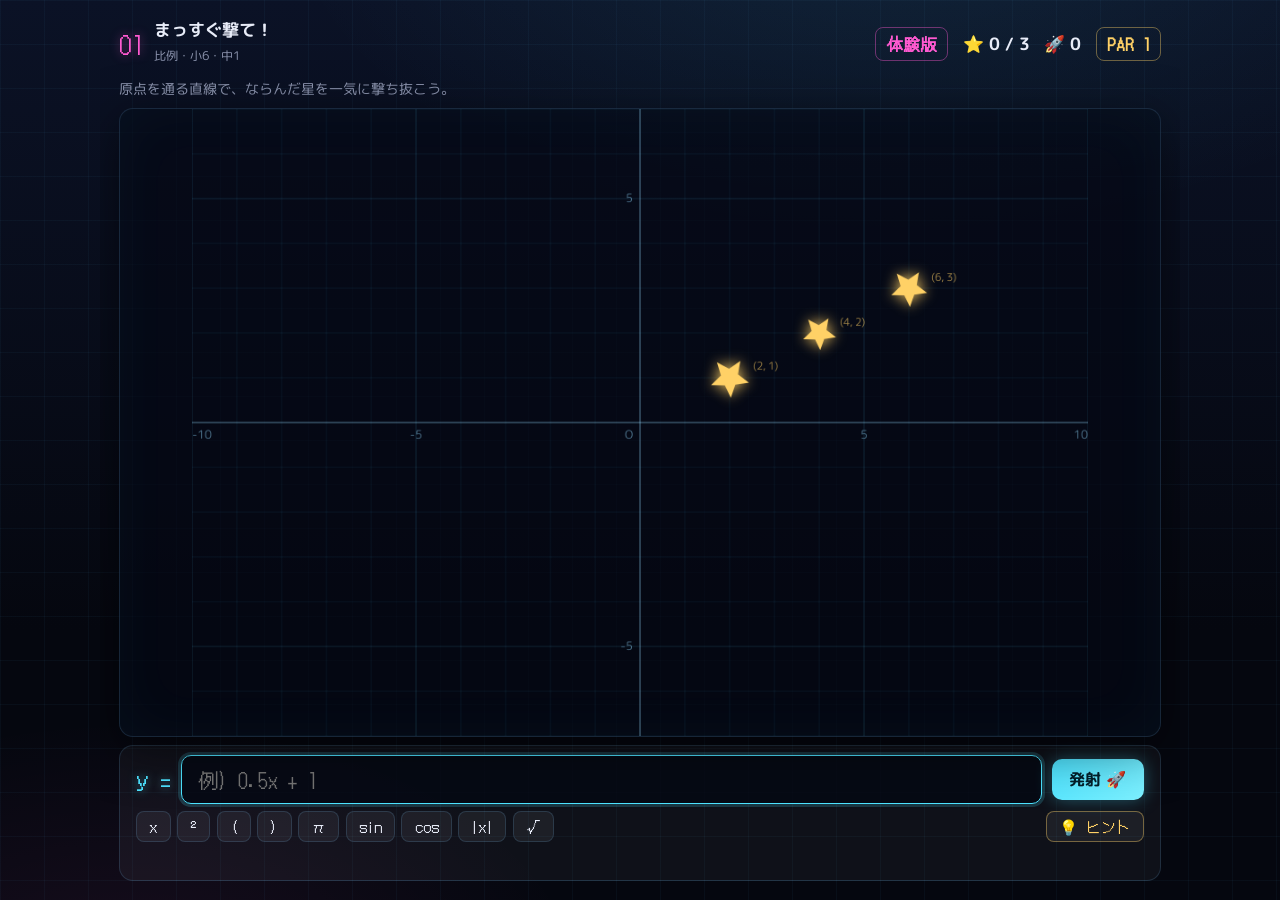
==== demo/index.html @ 57c8deb5 "feat: ステージ1のみの軽量体験版を demo/ に追加 タイトル/セレクトを飛ばして直接ステージ1のプレイ画面から始まる体験版。 エディタ・BGM・他ステージを除いた軽量構成。/graph-sh" ====
<!DOCTYPE html>
<html lang="ja">
<head>
  <meta charset="UTF-8">
  <meta name="viewport" content="width=device-width, initial-scale=1.0">
  <title>グラフシューター — 関数で、撃ち抜け。</title>
  <meta name="description" content="関数のグラフを弾道にして星を撃ち抜く学習ゲーム。比例から三角関数まで、式とグラフの対応を体で覚える。">
  <link rel="preconnect" href="https://fonts.googleapis.com">
  <link rel="preconnect" href="https://fonts.gstatic.com" crossorigin>
  <link href="https://fonts.googleapis.com/css2?family=DotGothic16&family=M+PLUS+Rounded+1c:wght@400;700&display=swap" rel="stylesheet">
  <link rel="stylesheet" href="css/style.css">
  <style>
    /* 体験版：ステージ1のみ。遷移先の無いナビゲーションは隠す */
    #btn-to-select, #btn-next { display: none; }
    .demo-badge {
      color: var(--magenta);
      border: 1px solid rgba(255, 90, 209, 0.4);
      border-radius: 8px;
      padding: 0.1em 0.6em;
      font-family: var(--font-display);
    }
  </style>
</head>
<body>

  <!-- 音量コントロール（タイトル・ステージ選択のみで表示。プレイ中は常に非表示＝常に無音） -->
  <div id="audio-control" class="audio-control">
    <button id="btn-mute" class="btn btn-ghost btn-icon" aria-label="音の切り替え">🔊</button>
    <input id="volume-slider" class="volume-slider" type="range" min="0" max="100" value="80" aria-label="音量">
  </div>

  <!-- タイトル -->
  <section id="screen-title" class="screen" aria-labelledby="game-title">
    <div class="title-inner">
      <p class="title-kicker">FUNCTION GRAPH SHOOTING</p>
      <h1 id="game-title" class="game-logo">グラフ<span class="logo-accent">シューター</span></h1>
      <p class="title-tagline">関数で、撃ち抜け。</p>
      <p class="title-desc">
        座標平面に浮かぶ星を、キミの考えた <strong>y = f(x)</strong> のグラフで撃ち抜くパズルシューティング。<br>
        小6の比例から高2の三角関数まで、「式とグラフ」を体で覚えよう。
      </p>
      <button id="btn-start" class="btn btn-primary btn-big">ゲームスタート</button>
      <p class="title-credit">第7回 学力向上アプリコンテスト 応募プロトタイプ</p>
    </div>
    <div class="title-deco" aria-hidden="true">
      <span class="deco-star s1">★</span><span class="deco-star s2">★</span>
      <span class="deco-star s3">★</span><span class="deco-star s4">★</span>
      <span class="deco-formula f1">y = ax + b</span>
      <span class="deco-formula f2">y = sin x</span>
      <span class="deco-formula f3">y = x²</span>
    </div>
  </section>

  <!-- ステージ選択 -->
  <section id="screen-select" class="screen" aria-labelledby="select-heading">
    <header class="select-header">
      <button id="btn-back-title" class="btn btn-ghost">← タイトル</button>
      <h2 id="select-heading">ステージセレクト</h2>
      <p class="select-sub">クリアすると次のステージが解放。PAR以内のクリアでランクS！</p>
    </header>
    <div id="level-list" class="level-list"></div>
  </section>

  <!-- プレイ -->
  <section id="screen-play" class="screen" aria-labelledby="hud-title">
    <header class="hud">
      <button id="btn-back-select" class="btn btn-ghost" hidden>← ステージ</button>
      <div class="hud-name">
        <span id="hud-num" class="hud-num">01</span>
        <div>
          <h2 id="hud-title">タイトル</h2>
          <span id="hud-group" class="hud-group">比例</span>
        </div>
      </div>
      <div class="hud-stats">
        <span class="hud-stat demo-badge">体験版</span>
        <span id="hud-stars" class="hud-stat">⭐ 0 / 3</span>
        <span id="hud-shots" class="hud-stat">🚀 0</span>
        <span id="hud-par" class="hud-stat hud-par">PAR 1</span>
      </div>
    </header>

    <p id="level-desc" class="level-desc"></p>

    <div class="board-wrap">
      <canvas id="board" width="1000" height="700" aria-label="座標平面。星と障害物が配置され、入力した関数のグラフが弾道として描かれる"></canvas>
      <span id="no-preview-badge" class="no-preview" hidden>📡 ノーレーダー戦 — プレビューなし！</span>
    </div>

    <div class="controls">
      <div class="expr-row">
        <label for="expr" class="expr-label">y =</label>
        <input id="expr" type="text" placeholder="例) 0.5x + 1" autocomplete="off" autocapitalize="off" spellcheck="false">
        <button id="btn-fire" class="btn btn-primary">発射 🚀</button>
      </div>
      <div class="chip-row" aria-label="入力補助">
        <button class="chip" data-insert="x">x</button>
        <button class="chip" data-insert="^2">²</button>
        <button class="chip" data-insert="(">(</button>
        <button class="chip" data-insert=")">)</button>
        <button class="chip" data-insert="pi">π</button>
        <button class="chip" data-insert="sin()">sin</button>
        <button class="chip" data-insert="cos()">cos</button>
        <button class="chip" data-insert="abs()">|x|</button>
        <button class="chip" data-insert="sqrt()">√</button>
        <button id="btn-hint" class="chip chip-hint">💡 ヒント</button>
      </div>
      <p id="expr-error" class="expr-error" role="alert"></p>
      <div id="hint-body" class="hint-body" hidden>
        <p id="hint-text"></p>
        <button id="btn-answer" class="btn btn-ghost">答えの例を見る</button>
        <p id="hint-answer" class="hint-answer" hidden></p>
      </div>
    </div>
  </section>

  <!-- クリアモーダル -->
  <dialog id="modal-clear" class="modal">
    <p class="clear-label">STAGE CLEAR!</p>
    <p id="clear-rank" class="clear-rank" data-rank="3">S</p>
    <p id="clear-stars" class="clear-stars">★★★</p>
    <p id="clear-shots" class="clear-shots"></p>
    <div class="lesson">
      <p class="lesson-label">📖 学びメモ</p>
      <p id="clear-lesson"></p>
    </div>
    <p id="all-clear-msg" class="all-clear" hidden>🎉 全ステージクリア！ キミはもうグラフの狙撃手だ！</p>
    <div class="modal-actions">
      <button id="btn-retry" class="btn btn-ghost">もう一回</button>
      <button id="btn-to-select" class="btn btn-ghost">ステージ選択</button>
      <button id="btn-next" class="btn btn-primary">次のステージ →</button>
    </div>
  </dialog>

  <script src="js/parser.js"></script>
  <script src="js/levels.js"></script>
  <script src="js/audio.js"></script>
  <script src="js/game.js"></script>
  <script src="js/graph.js"></script>
  <script src="js/main.js"></script>
</body>
</html>
---- demo/css/style.css ----
/* グラフシューター — ネオンアーケード × 数学ラボ */

:root {
  --bg-0: #05070f;
  --bg-1: #0b1226;
  --panel: rgba(255, 255, 255, 0.045);
  --panel-border: rgba(120, 200, 255, 0.16);
  --text: #e8ecf8;
  --muted: #8b93ad;
  --cyan: #4de3ff;
  --magenta: #ff5ad1;
  --gold: #ffd166;
  --danger: #ff5a6a;

  --font-display: 'DotGothic16', 'Hiragino Kaku Gothic ProN', monospace;
  --font-body: 'M PLUS Rounded 1c', 'Hiragino Maru Gothic ProN', sans-serif;

  --text-base: clamp(0.95rem, 0.9rem + 0.3vw, 1.05rem);
  --space-panel: clamp(0.75rem, 0.5rem + 1vw, 1.25rem);
  --radius: 14px;
  --duration-fast: 150ms;
  --ease-out: cubic-bezier(0.16, 1, 0.3, 1);
}

* { margin: 0; padding: 0; box-sizing: border-box; }

body {
  font-family: var(--font-body);
  font-size: var(--text-base);
  color: var(--text);
  background:
    radial-gradient(ellipse 80% 60% at 70% -10%, rgba(77, 227, 255, 0.09), transparent 60%),
    radial-gradient(ellipse 60% 50% at 10% 110%, rgba(255, 90, 209, 0.08), transparent 60%),
    linear-gradient(180deg, var(--bg-1), var(--bg-0) 70%);
  min-height: 100vh;
  line-height: 1.7;
}

/* 全画面に薄い方眼紙テクスチャ */
body::before {
  content: '';
  position: fixed;
  inset: 0;
  background-image:
    linear-gradient(rgba(96, 205, 255, 0.045) 1px, transparent 1px),
    linear-gradient(90deg, rgba(96, 205, 255, 0.045) 1px, transparent 1px);
  background-size: 44px 44px;
  pointer-events: none;
  z-index: 0;
}

.screen {
  display: none;
  position: relative;
  z-index: 1;
  max-width: 1080px;
  margin: 0 auto;
  padding: clamp(0.65rem, 1.5vw, 1.5rem);
  height: 100dvh;
  overflow-y: auto;
}
.screen.active { display: flex; flex-direction: column; }

/* ---------- ボタン ---------- */
.btn {
  font-family: var(--font-body);
  font-weight: 700;
  font-size: 1rem;
  color: var(--text);
  background: var(--panel);
  border: 1px solid var(--panel-border);
  border-radius: 10px;
  padding: 0.55em 1.1em;
  cursor: pointer;
  transition: transform var(--duration-fast) var(--ease-out), box-shadow var(--duration-fast), border-color var(--duration-fast);
}
.btn:hover { transform: translateY(-2px); border-color: rgba(120, 200, 255, 0.45); }
.btn:active { transform: translateY(0); }
.btn:focus-visible { outline: 2px solid var(--cyan); outline-offset: 2px; }

.btn-primary {
  color: #03202b;
  background: linear-gradient(135deg, var(--cyan), #7df0ff);
  border: none;
  box-shadow: 0 0 18px rgba(77, 227, 255, 0.35);
}
.btn-primary:hover { box-shadow: 0 0 28px rgba(77, 227, 255, 0.55); }

.btn-ghost { background: transparent; }
.btn-icon { padding: 0.45em 0.6em; }
.btn-big { font-size: 1.3rem; padding: 0.7em 2.2em; }

/* ---------- 音量コントロール（タイトル・ステージ選択のみ） ---------- */
.audio-control {
  position: fixed;
  top: clamp(0.65rem, 1.5vw, 1.5rem);
  right: clamp(0.65rem, 1.5vw, 1.5rem);
  z-index: 30;
  display: flex;
  align-items: center;
  gap: 0.5rem;
  background: var(--panel);
  border: 1px solid var(--panel-border);
  border-radius: 999px;
  padding: 0.35em 0.7em;
  backdrop-filter: blur(6px);
}
.audio-control.hidden { display: none; }
.audio-control .btn-icon { padding: 0.3em 0.4em; font-size: 1rem; }

.volume-slider {
  -webkit-appearance: none;
  appearance: none;
  width: clamp(70px, 15vw, 120px);
  height: 4px;
  background: var(--panel-border);
  border-radius: 999px;
  outline: none;
  cursor: pointer;
}
.volume-slider::-webkit-slider-thumb {
  -webkit-appearance: none;
  appearance: none;
  width: 14px;
  height: 14px;
  border-radius: 50%;
  background: var(--cyan);
  box-shadow: 0 0 8px rgba(77, 227, 255, 0.7);
  cursor: pointer;
}
.volume-slider::-moz-range-thumb {
  width: 14px;
  height: 14px;
  border: none;
  border-radius: 50%;
  background: var(--cyan);
  box-shadow: 0 0 8px rgba(77, 227, 255, 0.7);
  cursor: pointer;
}
.volume-slider:focus-visible { outline: 2px solid var(--cyan); outline-offset: 3px; }

/* ---------- タイトル ---------- */
#screen-title { justify-content: center; align-items: center; text-align: center; }

.title-inner { max-width: 640px; position: relative; z-index: 2; }

.title-kicker {
  font-family: var(--font-display);
  letter-spacing: 0.4em;
  font-size: 0.8rem;
  color: var(--magenta);
  text-shadow: 0 0 12px rgba(255, 90, 209, 0.7);
  margin-bottom: 0.75rem;
}

.game-logo {
  font-family: var(--font-display);
  font-size: clamp(2.6rem, 2rem + 5vw, 5rem);
  line-height: 1.15;
  color: var(--text);
  text-shadow:
    0 0 8px rgba(77, 227, 255, 0.9),
    0 0 32px rgba(77, 227, 255, 0.45),
    0 0 80px rgba(77, 227, 255, 0.25);
}
.logo-accent { color: var(--cyan); }

.title-tagline {
  font-family: var(--font-display);
  font-size: clamp(1.1rem, 1rem + 1vw, 1.6rem);
  color: var(--gold);
  text-shadow: 0 0 14px rgba(255, 209, 102, 0.6);
  margin: 0.75rem 0 1.25rem;
}

.title-desc { color: var(--muted); margin-bottom: 2rem; }
.title-desc strong { color: var(--cyan); font-family: var(--font-display); font-weight: 400; }

.title-credit { margin-top: 2.5rem; font-size: 0.8rem; color: var(--muted); opacity: 0.7; }

.title-deco { position: absolute; inset: 0; overflow: hidden; pointer-events: none; }
.deco-star {
  position: absolute;
  color: var(--gold);
  text-shadow: 0 0 12px rgba(255, 209, 102, 0.8);
  animation: float 5s ease-in-out infinite;
}
.deco-star.s1 { top: 16%; left: 14%; font-size: 1.6rem; }
.deco-star.s2 { top: 24%; right: 16%; font-size: 1rem; animation-delay: -1.5s; }
.deco-star.s3 { bottom: 22%; left: 22%; font-size: 1.1rem; animation-delay: -3s; }
.deco-star.s4 { bottom: 30%; right: 12%; font-size: 2rem; animation-delay: -2.2s; }
.deco-formula {
  position: absolute;
  font-family: var(--font-display);
  color: rgba(120, 200, 255, 0.28);
  font-size: 1.05rem;
  animation: float 7s ease-in-out infinite;
}
.deco-formula.f1 { top: 38%; left: 6%; transform: rotate(-8deg); }
.deco-formula.f2 { top: 12%; right: 34%; transform: rotate(5deg); animation-delay: -2s; }
.deco-formula.f3 { bottom: 14%; right: 28%; transform: rotate(-4deg); animation-delay: -4s; }

@keyframes float {
  0%, 100% { translate: 0 0; }
  50% { translate: 0 -14px; }
}

/* ---------- ステージ選択 ---------- */
.select-header { flex: 0 0 auto; margin-bottom: 0.9rem; }
.select-header h2 {
  font-family: var(--font-display);
  font-size: clamp(1.3rem, 1.1rem + 1.4vw, 2rem);
  color: var(--cyan);
  text-shadow: 0 0 16px rgba(77, 227, 255, 0.5);
  margin-top: 0.5rem;
}
.select-sub { color: var(--muted); font-size: 0.85rem; }

.level-list {
  flex: 1 1 auto;
  min-height: 0;
  overflow-y: auto;
  display: grid;
  grid-template-columns: repeat(auto-fill, minmax(200px, 1fr));
  align-content: start;
  gap: 0.6rem;
}

.level-card {
  font-family: var(--font-body);
  text-align: left;
  color: var(--text);
  background: var(--panel);
  border: 1px solid var(--panel-border);
  border-radius: var(--radius);
  padding: 0.75rem 0.9rem;
  display: grid;
  gap: 0.25rem;
  cursor: pointer;
  transition: transform var(--duration-fast) var(--ease-out), border-color var(--duration-fast), box-shadow var(--duration-fast);
}
.level-card:hover:not(.locked) {
  transform: translateY(-3px);
  border-color: var(--cyan);
  box-shadow: 0 8px 28px rgba(77, 227, 255, 0.18);
}
.level-card:focus-visible { outline: 2px solid var(--cyan); outline-offset: 2px; }
.level-card.locked { opacity: 0.45; cursor: not-allowed; }

.level-num {
  font-family: var(--font-display);
  font-size: 1.5rem;
  color: var(--magenta);
  text-shadow: 0 0 10px rgba(255, 90, 209, 0.5);
}
.level-tags { display: flex; gap: 0.4rem; }
.tag {
  font-size: 0.72rem;
  font-weight: 700;
  color: var(--cyan);
  border: 1px solid rgba(77, 227, 255, 0.35);
  border-radius: 99px;
  padding: 0.05em 0.7em;
}
.tag-grade { color: var(--gold); border-color: rgba(255, 209, 102, 0.35); }
.level-title { font-weight: 700; font-size: 1.05rem; }
.level-stars { color: var(--muted); letter-spacing: 0.15em; }
.level-stars.earned { color: var(--gold); text-shadow: 0 0 8px rgba(255, 209, 102, 0.5); }

/* ---------- プレイ ---------- */
#screen-play { gap: 0.5rem; }

.hud {
  flex: 0 0 auto;
  display: flex;
  align-items: center;
  gap: 1rem;
  flex-wrap: wrap;
}
.hud-name { display: flex; align-items: center; gap: 0.7rem; flex: 1; }
.hud-num {
  font-family: var(--font-display);
  font-size: 1.5rem;
  color: var(--magenta);
  text-shadow: 0 0 10px rgba(255, 90, 209, 0.5);
}
.hud-name h2 { font-size: 1.05rem; line-height: 1.25; }
.hud-group { font-size: 0.75rem; color: var(--muted); }
.hud-stats { display: flex; align-items: center; gap: 0.9rem; }
.hud-stat { font-weight: 700; font-variant-numeric: tabular-nums; }
.hud-par {
  font-family: var(--font-display);
  color: var(--gold);
  border: 1px solid rgba(255, 209, 102, 0.4);
  border-radius: 8px;
  padding: 0.1em 0.6em;
}

.level-desc { flex: 0 0 auto; color: var(--muted); font-size: 0.85rem; }

.board-wrap {
  position: relative;
  flex: 1 1 auto;
  min-height: 0;
  background: rgba(5, 9, 20, 0.65);
  border: 1px solid var(--panel-border);
  border-radius: var(--radius);
  box-shadow: 0 12px 50px rgba(0, 0, 0, 0.5), inset 0 0 60px rgba(77, 227, 255, 0.04);
  overflow: hidden;
  display: flex;
}
#board {
  display: block;
  width: 100%;
  height: 100%;
  object-fit: contain;
  margin: auto;
}
.no-preview {
  position: absolute;
  top: 10px;
  right: 12px;
  font-family: var(--font-display);
  font-size: 0.85rem;
  color: var(--magenta);
  text-shadow: 0 0 10px rgba(255, 90, 209, 0.7);
  background: rgba(5, 9, 20, 0.7);
  border: 1px solid rgba(255, 90, 209, 0.4);
  border-radius: 8px;
  padding: 0.25em 0.8em;
}

.controls {
  flex: 0 0 auto;
  background: var(--panel);
  border: 1px solid var(--panel-border);
  border-radius: var(--radius);
  padding: 0.6rem clamp(0.65rem, 1.5vw, 1rem);
  display: grid;
  gap: 0.4rem;
}

.expr-row { display: flex; align-items: center; gap: 0.6rem; }
.expr-label {
  font-family: var(--font-display);
  font-size: 1.5rem;
  color: var(--cyan);
  text-shadow: 0 0 10px rgba(77, 227, 255, 0.6);
  white-space: nowrap;
}
#expr {
  flex: 1;
  min-width: 0;
  font-family: var(--font-display);
  font-size: 1.25rem;
  color: var(--text);
  background: rgba(5, 9, 20, 0.8);
  border: 1px solid var(--panel-border);
  border-radius: 10px;
  padding: 0.45em 0.8em;
  transition: border-color var(--duration-fast), box-shadow var(--duration-fast);
}
#expr:focus {
  outline: none;
  border-color: var(--cyan);
  box-shadow: 0 0 0 3px rgba(77, 227, 255, 0.18);
}
#expr.shake { animation: shake 0.3s; }
@keyframes shake {
  0%, 100% { translate: 0; }
  25% { translate: -6px 0; }
  50% { translate: 6px 0; }
  75% { translate: -3px 0; }
}

.chip-row { display: flex; flex-wrap: wrap; gap: 0.4rem; }
.chip {
  font-family: var(--font-display);
  font-size: 0.95rem;
  color: var(--text);
  background: rgba(255, 255, 255, 0.06);
  border: 1px solid var(--panel-border);
  border-radius: 8px;
  padding: 0.25em 0.8em;
  cursor: pointer;
  transition: border-color var(--duration-fast), transform var(--duration-fast);
}
.chip:hover { border-color: var(--cyan); transform: translateY(-1px); }
.chip:focus-visible { outline: 2px solid var(--cyan); outline-offset: 2px; }
.chip-hint { margin-left: auto; color: var(--gold); border-color: rgba(255, 209, 102, 0.4); }

.expr-error { color: var(--danger); font-size: 0.9rem; min-height: 1.5em; font-weight: 700; }

.hint-body {
  border-top: 1px dashed var(--panel-border);
  padding-top: 0.5rem;
  color: var(--muted);
  font-size: 0.88rem;
  max-height: 16vh;
  overflow-y: auto;
}
.hint-body p { margin-bottom: 0.5rem; }
.hint-answer {
  font-family: var(--font-display);
  color: var(--gold);
  font-size: 1.1rem;
  margin-top: 0.5rem;
}

/* ---------- クリアモーダル ---------- */
.modal {
  margin: auto;
  max-width: min(480px, 92vw);
  text-align: center;
  color: var(--text);
  background: linear-gradient(180deg, #101a36, #0a0f22);
  border: 1px solid rgba(120, 200, 255, 0.3);
  border-radius: 18px;
  padding: 2rem 1.75rem;
  box-shadow: 0 20px 90px rgba(0, 0, 0, 0.7), 0 0 60px rgba(77, 227, 255, 0.12);
}
.modal::backdrop { background: rgba(3, 5, 12, 0.75); backdrop-filter: blur(3px); }

.clear-label {
  font-family: var(--font-display);
  letter-spacing: 0.3em;
  color: var(--cyan);
  text-shadow: 0 0 14px rgba(77, 227, 255, 0.7);
}
.clear-rank {
  font-family: var(--font-display);
  font-size: 5rem;
  line-height: 1.1;
  color: var(--gold);
  text-shadow: 0 0 24px rgba(255, 209, 102, 0.7);
}
.clear-rank[data-rank='2'] { color: var(--cyan); text-shadow: 0 0 24px rgba(77, 227, 255, 0.7); }
.clear-rank[data-rank='1'] { color: var(--magenta); text-shadow: 0 0 24px rgba(255, 90, 209, 0.7); }
.clear-stars { color: var(--gold); font-size: 1.4rem; letter-spacing: 0.2em; }
.clear-shots { color: var(--muted); font-size: 0.9rem; margin-bottom: 1rem; }

.lesson {
  text-align: left;
  background: rgba(77, 227, 255, 0.06);
  border: 1px solid rgba(77, 227, 255, 0.2);
  border-radius: 12px;
  padding: 0.9rem 1rem;
  font-size: 0.95rem;
}
.lesson-label { font-weight: 700; color: var(--cyan); margin-bottom: 0.25rem; }

.all-clear { margin-top: 1rem; color: var(--gold); font-weight: 700; }

.modal-actions {
  display: flex;
  justify-content: center;
  gap: 0.6rem;
  margin-top: 1.4rem;
  flex-wrap: wrap;
}

/* ---------- レスポンシブ ---------- */
@media (max-width: 720px) {
  .hud { gap: 0.5rem; }
  .hud-name h2 { font-size: 1rem; }
  .expr-row { flex-wrap: wrap; }
  #expr { font-size: 1.05rem; }
  .chip-hint { margin-left: 0; }

  /* スマホは縦幅が限られるので、ステージ一覧を2列にして8枚を1画面に収める */
  .select-header { margin-bottom: 0.6rem; }
  .select-header h2 { font-size: 1.3rem; margin-top: 0.35rem; }
  .level-list { grid-template-columns: repeat(2, 1fr); gap: 0.45rem; }
  .level-card { padding: 0.55rem 0.6rem; gap: 0.15rem; }
  .level-num { font-size: 1.15rem; }
  .tag { font-size: 0.62rem; padding: 0.05em 0.5em; }
  .level-title { font-size: 0.85rem; line-height: 1.25; }
  .level-stars { font-size: 0.85rem; }
}

/* ---------- モーション配慮 ---------- */
@media (prefers-reduced-motion: reduce) {
  *, *::before, *::after {
    animation-duration: 0.01ms !important;
    animation-iteration-count: 1 !important;
    transition-duration: 0.01ms !important;
  }
}
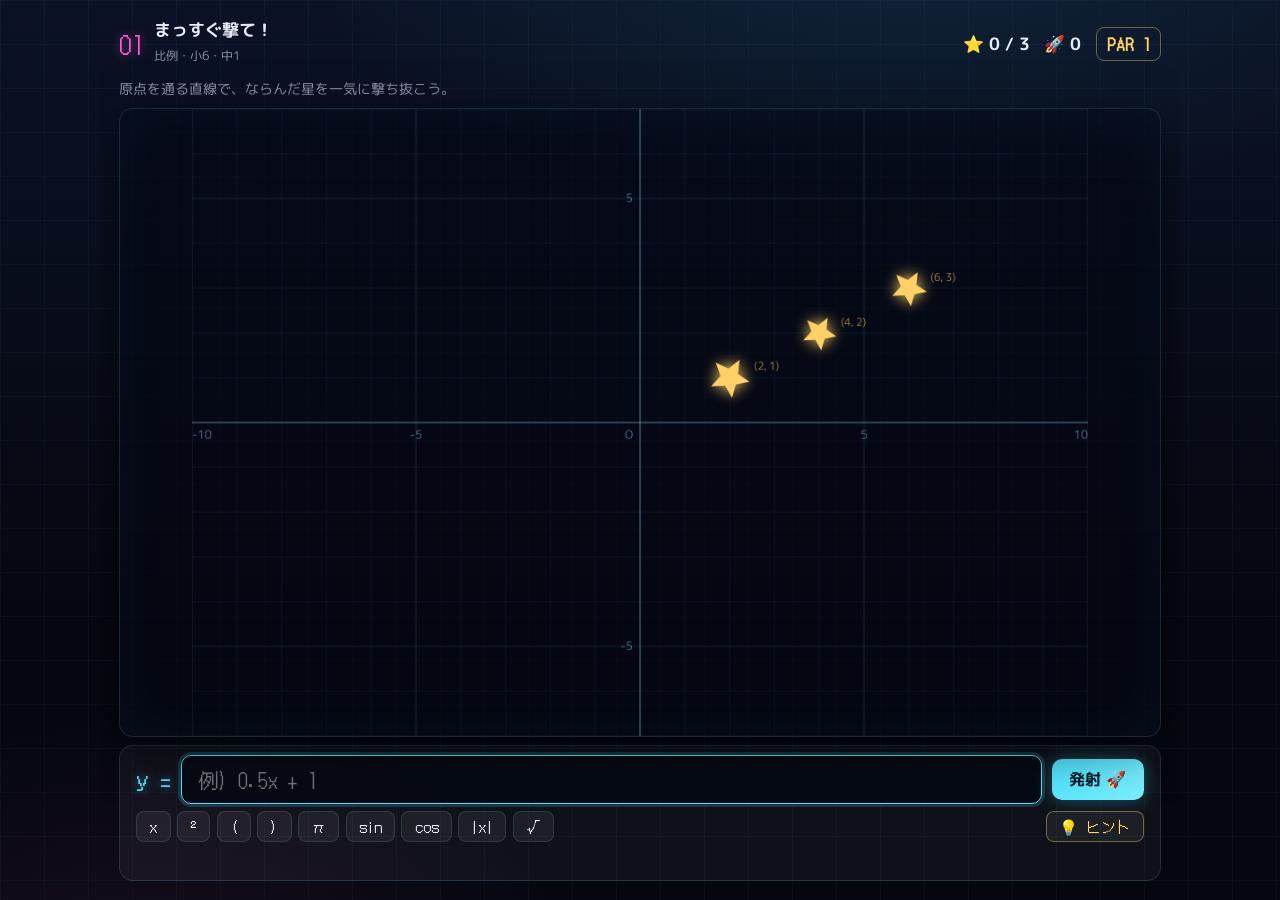
==== commit 787bd411: "chore: 体験版バッジを削除" ====
--- a/demo/index.html
+++ b/demo/index.html
@@ -10,15 +10,8 @@
   <link href="https://fonts.googleapis.com/css2?family=DotGothic16&family=M+PLUS+Rounded+1c:wght@400;700&display=swap" rel="stylesheet">
   <link rel="stylesheet" href="css/style.css">
   <style>
-    /* 体験版：ステージ1のみ。遷移先の無いナビゲーションは隠す */
+    /* ステージ1のみ。遷移先の無いナビゲーションは隠す */
     #btn-to-select, #btn-next { display: none; }
-    .demo-badge {
-      color: var(--magenta);
-      border: 1px solid rgba(255, 90, 209, 0.4);
-      border-radius: 8px;
-      padding: 0.1em 0.6em;
-      font-family: var(--font-display);
-    }
   </style>
 </head>
 <body>
@@ -73,7 +66,6 @@
         </div>
       </div>
       <div class="hud-stats">
-        <span class="hud-stat demo-badge">体験版</span>
         <span id="hud-stars" class="hud-stat">⭐ 0 / 3</span>
         <span id="hud-shots" class="hud-stat">🚀 0</span>
         <span id="hud-par" class="hud-stat hud-par">PAR 1</span>
